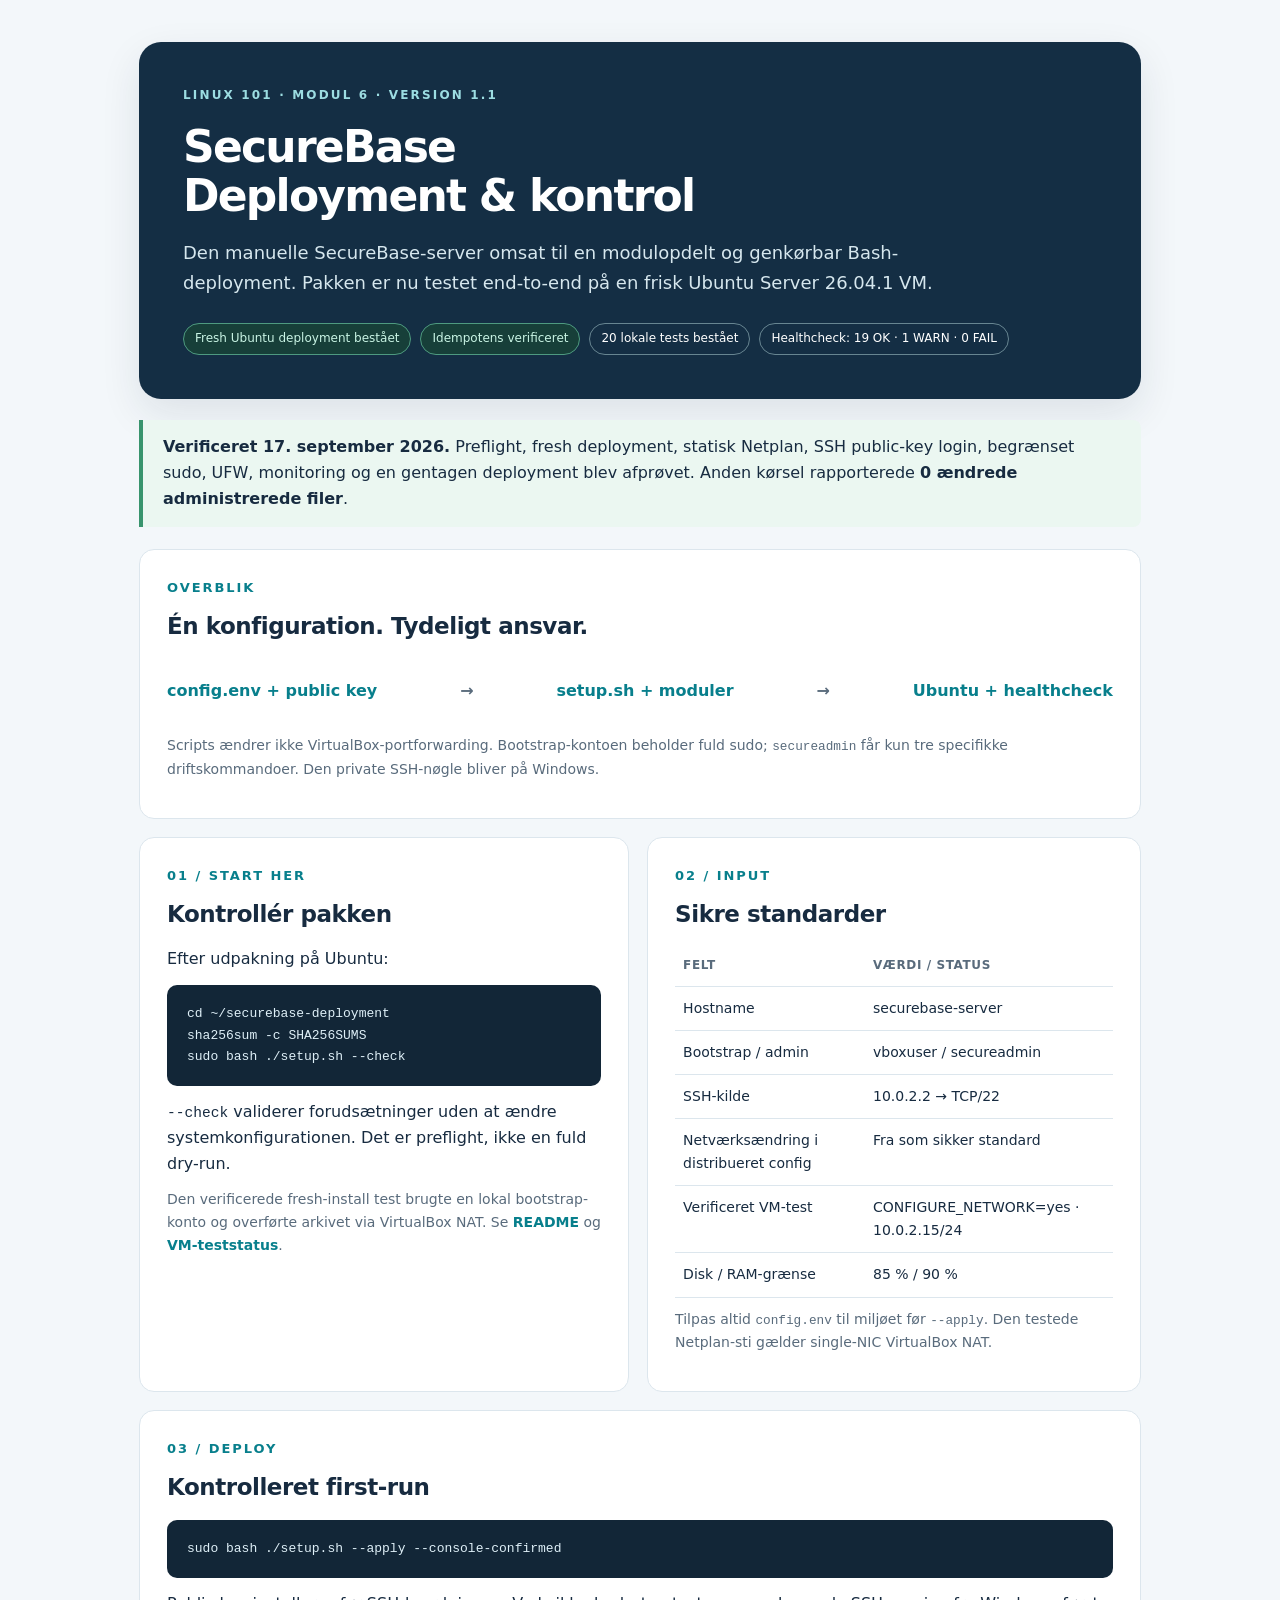
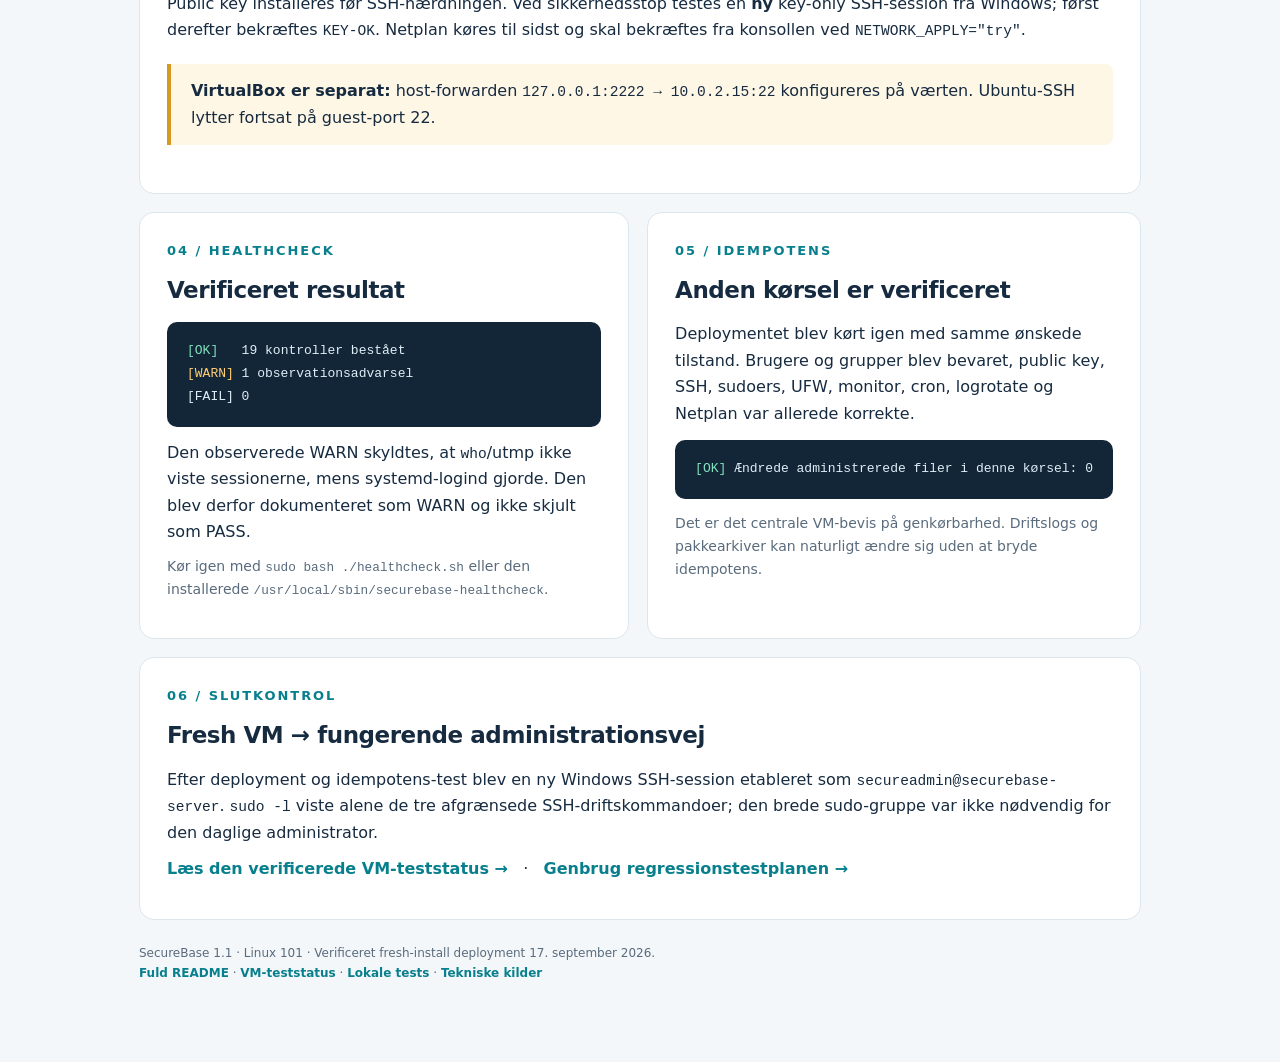
==== START_HER.html @ 5a6d5c84 "Initial SecureBase Linux 101 deployment" ====
<!doctype html>
<html lang="da"><head><meta charset="utf-8"><meta name="viewport" content="width=device-width,initial-scale=1">
<title>SecureBase · Start her</title>
<style>
:root{--ink:#172b40;--muted:#596b7c;--teal:#087f8c;--line:#dce6ed;--paper:#f3f7fa;--amber:#996309;--green:#227a55}*{box-sizing:border-box}body{margin:0;background:var(--paper);color:var(--ink);font:16px/1.65 system-ui,-apple-system,"Segoe UI",sans-serif}.wrap{max-width:1050px;margin:auto;padding:42px 24px 68px}header{padding:44px;border-radius:22px;background:#142e44;color:white;box-shadow:0 15px 40px #122d4219}.eyebrow{letter-spacing:.18em;text-transform:uppercase;font-size:12px;color:#9cdde2;font-weight:700}h1{font-size:44px;line-height:1.12;margin:16px 0 18px;letter-spacing:-.04em}h2{font-size:23px;margin:0 0 12px;letter-spacing:-.02em}h3{font-size:17px;margin:0 0 9px}p{margin:10px 0}.lead{color:#d6e7ee;font-size:18px;max-width:760px}.chips{display:flex;gap:9px;flex-wrap:wrap;margin-top:25px}.chip{border:1px solid #678591;border-radius:30px;font-size:12px;padding:5px 11px}.chip.goodchip{background:#173f39;border-color:#4e9a80;color:#c9f4e4}.grid{display:grid;grid-template-columns:1fr 1fr;gap:18px;margin-top:22px}.card{border:1px solid var(--line);border-radius:15px;padding:27px;background:white}.wide{grid-column:1/-1}.num{font-size:13px;letter-spacing:.15em;color:var(--teal);font-weight:750;margin-bottom:10px}.note{border-left:4px solid var(--teal);padding:14px 20px;background:#e5f4f5;margin:21px 0;border-radius:0 8px 8px 0}.success{background:#ebf7f1;border-color:#38946d}.caution{background:#fff7e6;border-color:#d69a23}code,pre{font-family:"Cascadia Code",Consolas,monospace}code{font-size:.91em}pre{background:#122637;color:#deeff7;border-radius:10px;padding:18px 20px;font-size:13px;line-height:1.65;overflow:auto;white-space:pre}.small{font-size:14px;color:var(--muted)}.flow{display:flex;align-items:center;justify-content:space-between;gap:10px;padding:20px 0;font-weight:650;color:var(--teal)}.flow b{color:var(--muted)}a{color:var(--teal);font-weight:650;text-decoration:none}a:hover{text-decoration:underline}table{width:100%;border-collapse:collapse;font-size:14px}td,th{padding:10px 8px;text-align:left;border-bottom:1px solid var(--line);vertical-align:top}th{color:var(--muted);font-size:12px;text-transform:uppercase;letter-spacing:.05em}.foot{font-size:12px;color:var(--muted);margin-top:24px}.terminal{white-space:pre;line-height:1.75}.good{color:#82e2bf}.warm{color:#ffcd72}@media(max-width:700px){.grid{grid-template-columns:1fr}h1{font-size:33px}header{padding:28px}.flow{display:block}.wrap{padding:20px 15px}pre{font-size:12px}}@media print{body{background:white}.wrap{padding:0}header{box-shadow:none}.card{break-inside:avoid}}
</style></head><body><main class="wrap">
<header><div class="eyebrow">Linux 101 · Modul 6 · Version 1.1</div><h1>SecureBase<br>Deployment &amp; kontrol</h1><p class="lead">Den manuelle SecureBase-server omsat til en modulopdelt og genkørbar Bash-deployment. Pakken er nu testet end-to-end på en frisk Ubuntu Server 26.04.1 VM.</p><div class="chips"><span class="chip goodchip">Fresh Ubuntu deployment bestået</span><span class="chip goodchip">Idempotens verificeret</span><span class="chip">20 lokale tests bestået</span><span class="chip">Healthcheck: 19 OK · 1 WARN · 0 FAIL</span></div></header>
<div class="note success"><strong>Verificeret 17. september 2026.</strong> Preflight, fresh deployment, statisk Netplan, SSH public-key login, begrænset sudo, UFW, monitoring og en gentagen deployment blev afprøvet. Anden kørsel rapporterede <strong>0 ændrede administrerede filer</strong>.</div>
<div class="grid">
<section class="card wide"><div class="num">OVERBLIK</div><h2>Én konfiguration. Tydeligt ansvar.</h2><div class="flow"><span>config.env + public key</span><b>→</b><span>setup.sh + moduler</span><b>→</b><span>Ubuntu + healthcheck</span></div><p class="small">Scripts ændrer ikke VirtualBox-portforwarding. Bootstrap-kontoen beholder fuld sudo; <code>secureadmin</code> får kun tre specifikke driftskommandoer. Den private SSH-nøgle bliver på Windows.</p></section>
<section class="card"><div class="num">01 / START HER</div><h2>Kontrollér pakken</h2><p>Efter udpakning på Ubuntu:</p><pre>cd ~/securebase-deployment
sha256sum -c SHA256SUMS
sudo bash ./setup.sh --check</pre><p><code>--check</code> validerer forudsætninger uden at ændre systemkonfigurationen. Det er preflight, ikke en fuld dry-run.</p><p class="small">Den verificerede fresh-install test brugte en lokal bootstrap-konto og overførte arkivet via VirtualBox NAT. Se <a href="README.md">README</a> og <a href="docs/VM_TEST_REPORT.md">VM-teststatus</a>.</p></section>
<section class="card"><div class="num">02 / INPUT</div><h2>Sikre standarder</h2><table><tr><th>Felt</th><th>Værdi / status</th></tr><tr><td>Hostname</td><td>securebase-server</td></tr><tr><td>Bootstrap / admin</td><td>vboxuser / secureadmin</td></tr><tr><td>SSH-kilde</td><td>10.0.2.2 → TCP/22</td></tr><tr><td>Netværksændring i distribueret config</td><td>Fra som sikker standard</td></tr><tr><td>Verificeret VM-test</td><td>CONFIGURE_NETWORK=yes · 10.0.2.15/24</td></tr><tr><td>Disk / RAM-grænse</td><td>85 % / 90 %</td></tr></table><p class="small">Tilpas altid <code>config.env</code> til miljøet før <code>--apply</code>. Den testede Netplan-sti gælder single-NIC VirtualBox NAT.</p></section>
<section class="card wide"><div class="num">03 / DEPLOY</div><h2>Kontrolleret first-run</h2><pre>sudo bash ./setup.sh --apply --console-confirmed</pre><p>Public key installeres før SSH-hærdningen. Ved sikkerhedsstop testes en <strong>ny</strong> key-only SSH-session fra Windows; først derefter bekræftes <code>KEY-OK</code>. Netplan køres til sidst og skal bekræftes fra konsollen ved <code>NETWORK_APPLY="try"</code>.</p><div class="note caution"><strong>VirtualBox er separat:</strong> host-forwarden <code>127.0.0.1:2222 → 10.0.2.15:22</code> konfigureres på værten. Ubuntu-SSH lytter fortsat på guest-port 22.</div></section>
<section class="card"><div class="num">04 / HEALTHCHECK</div><h2>Verificeret resultat</h2><pre class="terminal"><span class="good">[OK]</span>   19 kontroller bestået
<span class="warm">[WARN]</span> 1 observationsadvarsel
[FAIL] 0</pre><p>Den observerede WARN skyldtes, at <code>who</code>/utmp ikke viste sessionerne, mens systemd-logind gjorde. Den blev derfor dokumenteret som WARN og ikke skjult som PASS.</p><p class="small">Kør igen med <code>sudo bash ./healthcheck.sh</code> eller den installerede <code>/usr/local/sbin/securebase-healthcheck</code>.</p></section>
<section class="card"><div class="num">05 / IDEMPOTENS</div><h2>Anden kørsel er verificeret</h2><p>Deploymentet blev kørt igen med samme ønskede tilstand. Brugere og grupper blev bevaret, public key, SSH, sudoers, UFW, monitor, cron, logrotate og Netplan var allerede korrekte.</p><pre class="terminal"><span class="good">[OK]</span> Ændrede administrerede filer i denne kørsel: 0</pre><p class="small">Det er det centrale VM-bevis på genkørbarhed. Driftslogs og pakkearkiver kan naturligt ændre sig uden at bryde idempotens.</p></section>
<section class="card wide"><div class="num">06 / SLUTKONTROL</div><h2>Fresh VM → fungerende administrationsvej</h2><p>Efter deployment og idempotens-test blev en ny Windows SSH-session etableret som <code>secureadmin@securebase-server</code>. <code>sudo -l</code> viste alene de tre afgrænsede SSH-driftskommandoer; den brede sudo-gruppe var ikke nødvendig for den daglige administrator.</p><p><a href="docs/VM_TEST_REPORT.md">Læs den verificerede VM-teststatus →</a> &nbsp; · &nbsp; <a href="docs/TESTPLAN.md">Genbrug regressionstestplanen →</a></p></section>
</div><p class="foot">SecureBase 1.1 · Linux 101 · Verificeret fresh-install deployment 17. september 2026.<br><a href="README.md">Fuld README</a> · <a href="docs/VM_TEST_REPORT.md">VM-teststatus</a> · <a href="docs/LOCAL_TEST_REPORT.txt">Lokale tests</a> · <a href="docs/SOURCES.md">Tekniske kilder</a></p>
</main></body></html>
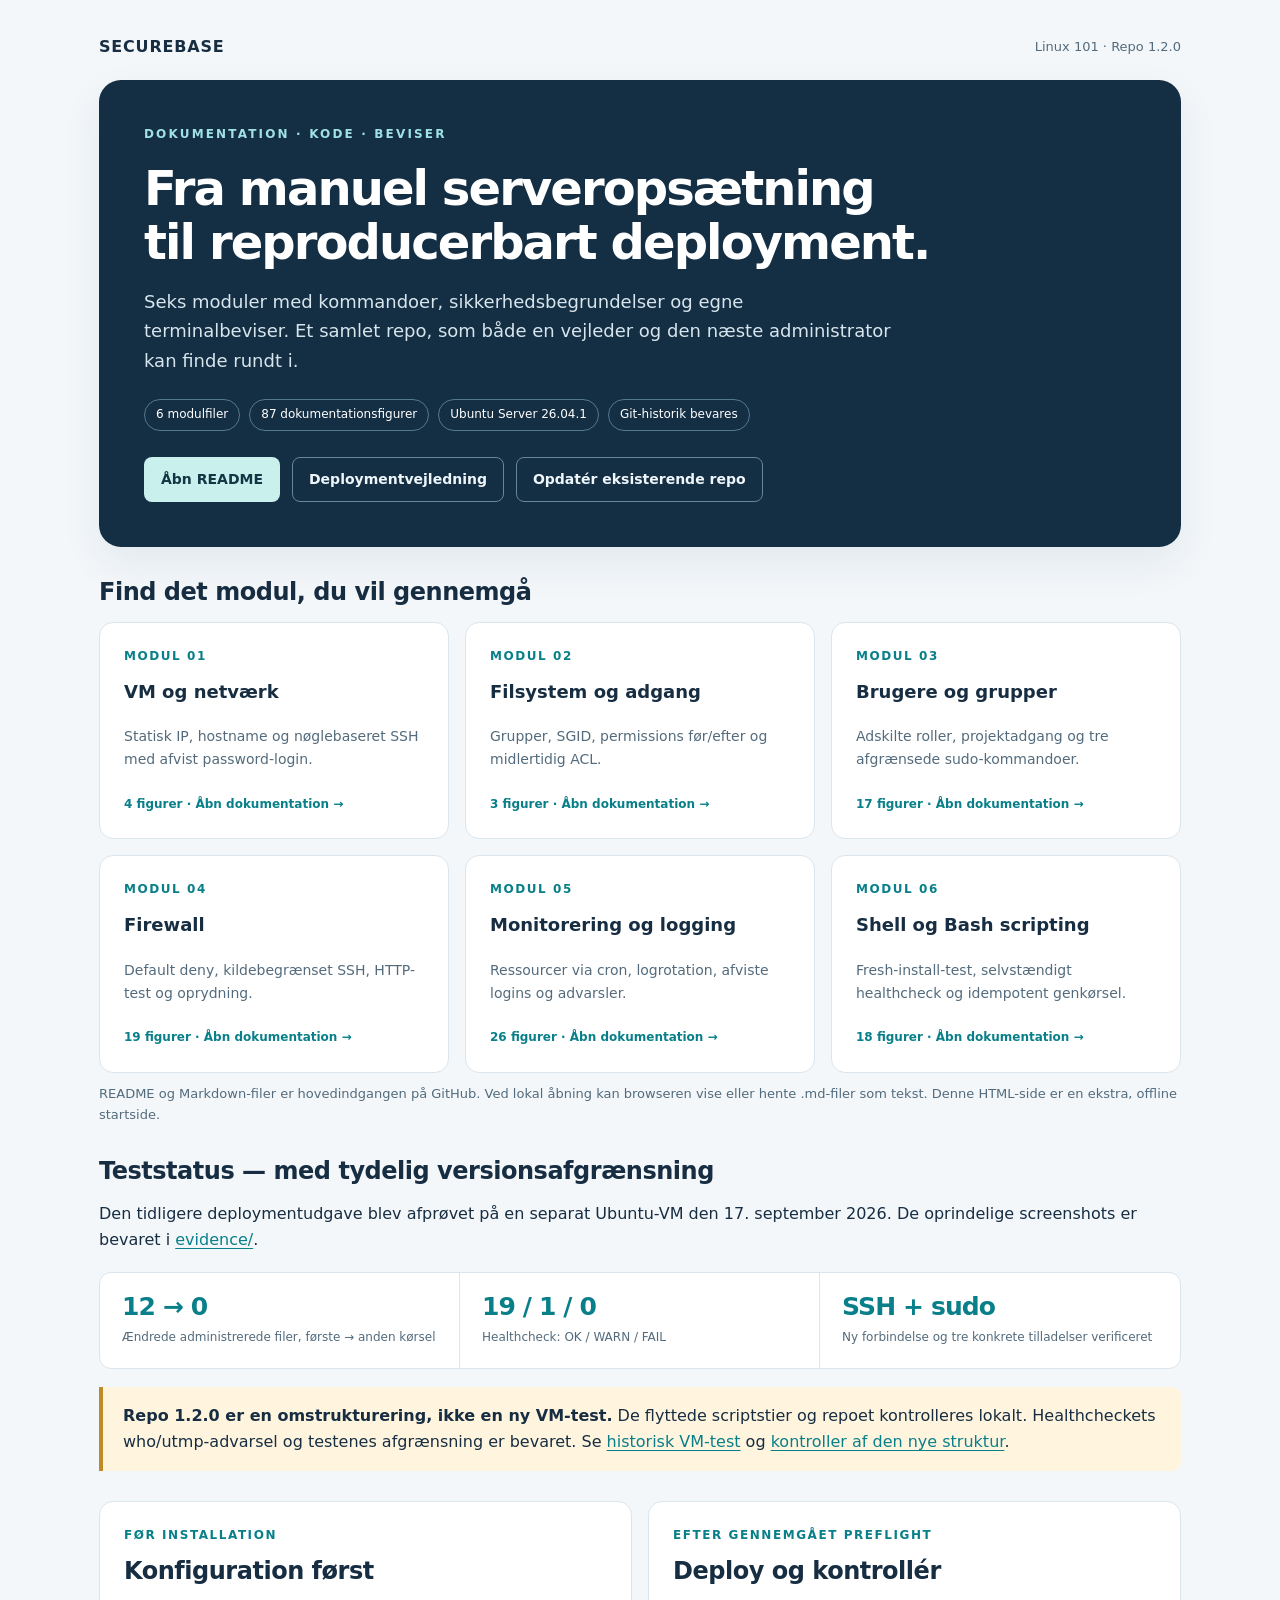
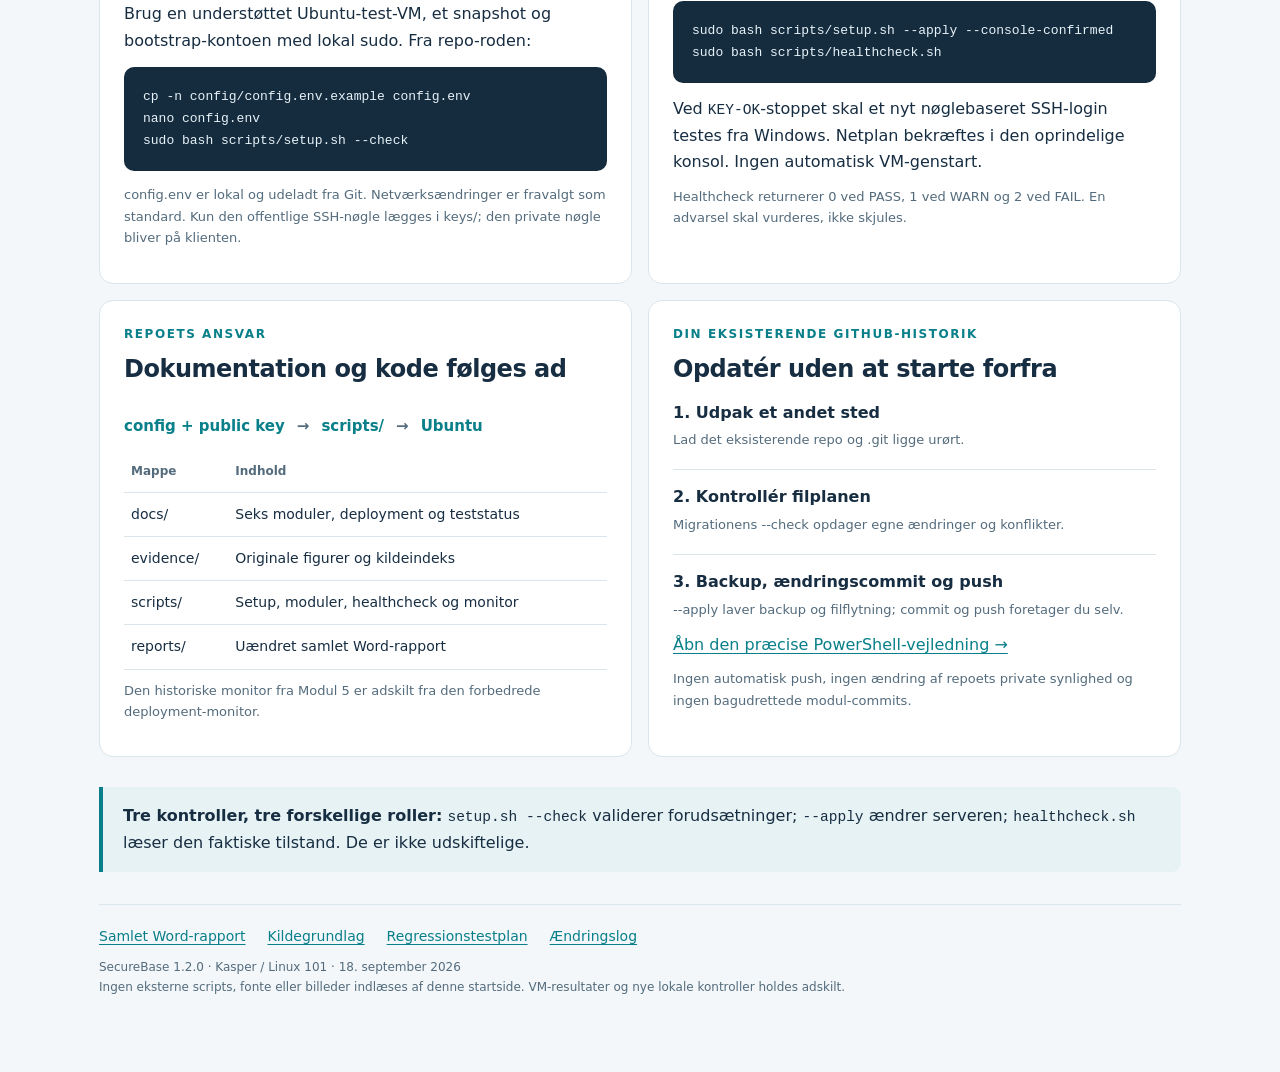
==== commit 54734b98: "Restructure Linux 101 documentation by module" ====
--- a/START_HER.html
+++ b/START_HER.html
@@ -1,22 +1,46 @@
 <!doctype html>
-<html lang="da"><head><meta charset="utf-8"><meta name="viewport" content="width=device-width,initial-scale=1">
-<title>SecureBase · Start her</title>
+<html lang="da">
+<head>
+<meta charset="utf-8">
+<meta name="viewport" content="width=device-width,initial-scale=1">
+<meta name="color-scheme" content="light">
+<title>SecureBase · Linux 101 · Start her</title>
 <style>
-:root{--ink:#172b40;--muted:#596b7c;--teal:#087f8c;--line:#dce6ed;--paper:#f3f7fa;--amber:#996309;--green:#227a55}*{box-sizing:border-box}body{margin:0;background:var(--paper);color:var(--ink);font:16px/1.65 system-ui,-apple-system,"Segoe UI",sans-serif}.wrap{max-width:1050px;margin:auto;padding:42px 24px 68px}header{padding:44px;border-radius:22px;background:#142e44;color:white;box-shadow:0 15px 40px #122d4219}.eyebrow{letter-spacing:.18em;text-transform:uppercase;font-size:12px;color:#9cdde2;font-weight:700}h1{font-size:44px;line-height:1.12;margin:16px 0 18px;letter-spacing:-.04em}h2{font-size:23px;margin:0 0 12px;letter-spacing:-.02em}h3{font-size:17px;margin:0 0 9px}p{margin:10px 0}.lead{color:#d6e7ee;font-size:18px;max-width:760px}.chips{display:flex;gap:9px;flex-wrap:wrap;margin-top:25px}.chip{border:1px solid #678591;border-radius:30px;font-size:12px;padding:5px 11px}.chip.goodchip{background:#173f39;border-color:#4e9a80;color:#c9f4e4}.grid{display:grid;grid-template-columns:1fr 1fr;gap:18px;margin-top:22px}.card{border:1px solid var(--line);border-radius:15px;padding:27px;background:white}.wide{grid-column:1/-1}.num{font-size:13px;letter-spacing:.15em;color:var(--teal);font-weight:750;margin-bottom:10px}.note{border-left:4px solid var(--teal);padding:14px 20px;background:#e5f4f5;margin:21px 0;border-radius:0 8px 8px 0}.success{background:#ebf7f1;border-color:#38946d}.caution{background:#fff7e6;border-color:#d69a23}code,pre{font-family:"Cascadia Code",Consolas,monospace}code{font-size:.91em}pre{background:#122637;color:#deeff7;border-radius:10px;padding:18px 20px;font-size:13px;line-height:1.65;overflow:auto;white-space:pre}.small{font-size:14px;color:var(--muted)}.flow{display:flex;align-items:center;justify-content:space-between;gap:10px;padding:20px 0;font-weight:650;color:var(--teal)}.flow b{color:var(--muted)}a{color:var(--teal);font-weight:650;text-decoration:none}a:hover{text-decoration:underline}table{width:100%;border-collapse:collapse;font-size:14px}td,th{padding:10px 8px;text-align:left;border-bottom:1px solid var(--line);vertical-align:top}th{color:var(--muted);font-size:12px;text-transform:uppercase;letter-spacing:.05em}.foot{font-size:12px;color:var(--muted);margin-top:24px}.terminal{white-space:pre;line-height:1.75}.good{color:#82e2bf}.warm{color:#ffcd72}@media(max-width:700px){.grid{grid-template-columns:1fr}h1{font-size:33px}header{padding:28px}.flow{display:block}.wrap{padding:20px 15px}pre{font-size:12px}}@media print{body{background:white}.wrap{padding:0}header{box-shadow:none}.card{break-inside:avoid}}
-</style></head><body><main class="wrap">
-<header><div class="eyebrow">Linux 101 · Modul 6 · Version 1.1</div><h1>SecureBase<br>Deployment &amp; kontrol</h1><p class="lead">Den manuelle SecureBase-server omsat til en modulopdelt og genkørbar Bash-deployment. Pakken er nu testet end-to-end på en frisk Ubuntu Server 26.04.1 VM.</p><div class="chips"><span class="chip goodchip">Fresh Ubuntu deployment bestået</span><span class="chip goodchip">Idempotens verificeret</span><span class="chip">20 lokale tests bestået</span><span class="chip">Healthcheck: 19 OK · 1 WARN · 0 FAIL</span></div></header>
-<div class="note success"><strong>Verificeret 17. september 2026.</strong> Preflight, fresh deployment, statisk Netplan, SSH public-key login, begrænset sudo, UFW, monitoring og en gentagen deployment blev afprøvet. Anden kørsel rapporterede <strong>0 ændrede administrerede filer</strong>.</div>
+:root{--ink:#172d42;--muted:#536b7c;--teal:#087f89;--line:#dbe5ec;--paper:#f3f7fa;--navy:#142e44;--amber:#895b05}*{box-sizing:border-box}body{margin:0;color:var(--ink);background:var(--paper);font:16px/1.65 system-ui,-apple-system,"Segoe UI",sans-serif}a{color:var(--teal);text-underline-offset:.2em}a:hover{color:#045b61}a:focus-visible{outline:3px solid #ddaa40;outline-offset:4px;border-radius:4px}.wrap{max-width:1130px;margin:auto;padding:34px 24px 64px}.top{display:flex;justify-content:space-between;gap:16px;align-items:center;margin-bottom:20px}.brand{font-weight:800;letter-spacing:.05em}.version{font-size:13px;color:var(--muted)}header{background:var(--navy);color:white;padding:45px;border-radius:22px;box-shadow:0 16px 42px #14314712;position:relative;overflow:hidden}.eyebrow{font-size:12px;color:#9fe1e4;font-weight:750;letter-spacing:.18em;text-transform:uppercase}h1{font-size:clamp(32px,5vw,48px);line-height:1.12;letter-spacing:-.04em;margin:17px 0}header p{max-width:750px;color:#d7e5ec;font-size:18px}h2{font-size:24px;letter-spacing:-.02em;line-height:1.3;margin:0 0 14px}h3{font-size:18px;margin:0 0 9px}p{margin:10px 0}.pills{display:flex;flex-wrap:wrap;gap:9px;margin:23px 0 0}.pill{border:1px solid #55798c;border-radius:25px;padding:5px 11px;font-size:12px}.hero-actions{display:flex;gap:12px;flex-wrap:wrap;margin-top:26px}.button{display:inline-block;text-decoration:none;font-size:14px;font-weight:750;padding:10px 16px;background:#c9f0ec;color:#113745;border:1px solid transparent;border-radius:8px}.button.alt{background:transparent;color:#eef6fa;border-color:#668798}.button:hover{background:white;color:#173e4a}.section{margin-top:30px}.grid{display:grid;grid-template-columns:repeat(3,minmax(0,1fr));gap:16px}.card{background:white;border:1px solid var(--line);border-radius:14px;padding:24px;min-width:0}.module{text-decoration:none;color:var(--ink);display:flex;flex-direction:column;min-height:194px;transition:transform .16s,box-shadow .16s}.module:hover{transform:translateY(-3px);box-shadow:0 9px 23px #1431470d;color:var(--ink)}.module p{font-size:14px;color:var(--muted)}.num{font-size:12px;color:var(--teal);font-weight:800;letter-spacing:.13em;margin-bottom:10px}.module .more{margin-top:auto;padding-top:13px;font-size:12px;color:var(--teal);font-weight:750}.two{grid-template-columns:repeat(2,minmax(0,1fr))}.wide{grid-column:1/-1}.note{border-left:4px solid var(--teal);padding:16px 20px;background:#e6f2f3;border-radius:0 9px 9px 0}.caution{border-color:#bd8c26;background:#fff5df}.note p{margin:0}.small{font-size:13px;color:var(--muted)}pre,code{font-family:Consolas,"Cascadia Code",monospace}pre{font-size:13px;line-height:1.7;background:#142c3e;color:#e7f2f9;border-radius:10px;padding:19px;overflow:auto}code{font-size:.91em}.stats{display:grid;grid-template-columns:repeat(3,1fr);border:1px solid var(--line);border-radius:12px;overflow:hidden;background:white;margin:18px 0}.stat{padding:18px 22px;border-right:1px solid var(--line)}.stat:last-child{border:0}.stat strong{font-size:25px;line-height:1.3;display:block;color:var(--teal);letter-spacing:-.035em}.stat span{font-size:12px;color:var(--muted)}.steps{display:grid;gap:17px}.step{border-top:1px solid var(--line);padding-top:14px}.step:first-child{border:0;padding:0}.step b{display:block}.flow{display:flex;flex-wrap:wrap;align-items:center;gap:12px;padding:14px 0;color:var(--teal);font-size:15px;font-weight:650}.flow i{font-style:normal;color:var(--muted)}.links{display:flex;gap:10px 22px;flex-wrap:wrap;font-size:14px}.footer{margin-top:32px;padding-top:20px;border-top:1px solid var(--line);color:var(--muted);font-size:12px}table{width:100%;border-collapse:collapse;font-size:14px}th,td{text-align:left;vertical-align:top;padding:10px 7px;border-bottom:1px solid var(--line)}th{color:var(--muted);font-size:12px}.label{font-size:12px;font-weight:700;color:var(--amber)}@media(max-width:820px){.grid{grid-template-columns:repeat(2,minmax(0,1fr))}.two{grid-template-columns:1fr}}@media(max-width:540px){.wrap{padding:20px 14px 40px}header{padding:26px}.grid{grid-template-columns:1fr}.stats{grid-template-columns:1fr}.stat{border-right:0;border-bottom:1px solid var(--line)}.card{padding:21px}.module{min-height:unset}.version{max-width:140px;text-align:right}pre{font-size:12px}.top{align-items:flex-start}}@media print{body{background:white}.wrap{max-width:none;padding:0}header{box-shadow:none}.card{break-inside:avoid}.module:hover{transform:none}.footer{color:#333}}
+</style>
+</head>
+<body><main class="wrap">
+<div class="top"><span class="brand">SECUREBASE</span><span class="version">Linux 101 · Repo 1.2.0</span></div>
+<header>
+<div class="eyebrow">Dokumentation · Kode · Beviser</div>
+<h1>Fra manuel serveropsætning<br>til reproducerbart deployment.</h1>
+<p>Seks moduler med kommandoer, sikkerhedsbegrundelser og egne terminalbeviser. Et samlet repo, som både en vejleder og den næste administrator kan finde rundt i.</p>
+<div class="pills"><span class="pill">6 modulfiler</span><span class="pill">87 dokumentationsfigurer</span><span class="pill">Ubuntu Server 26.04.1</span><span class="pill">Git-historik bevares</span></div>
+<div class="hero-actions"><a class="button" href="README.md">Åbn README</a><a class="button alt" href="docs/DEPLOYMENT.md">Deploymentvejledning</a><a class="button alt" href="docs/MIGRERING.md">Opdatér eksisterende repo</a></div>
+</header>
+<section class="section" aria-labelledby="moduler"><h2 id="moduler">Find det modul, du vil gennemgå</h2>
 <div class="grid">
-<section class="card wide"><div class="num">OVERBLIK</div><h2>Én konfiguration. Tydeligt ansvar.</h2><div class="flow"><span>config.env + public key</span><b>→</b><span>setup.sh + moduler</span><b>→</b><span>Ubuntu + healthcheck</span></div><p class="small">Scripts ændrer ikke VirtualBox-portforwarding. Bootstrap-kontoen beholder fuld sudo; <code>secureadmin</code> får kun tre specifikke driftskommandoer. Den private SSH-nøgle bliver på Windows.</p></section>
-<section class="card"><div class="num">01 / START HER</div><h2>Kontrollér pakken</h2><p>Efter udpakning på Ubuntu:</p><pre>cd ~/securebase-deployment
-sha256sum -c SHA256SUMS
-sudo bash ./setup.sh --check</pre><p><code>--check</code> validerer forudsætninger uden at ændre systemkonfigurationen. Det er preflight, ikke en fuld dry-run.</p><p class="small">Den verificerede fresh-install test brugte en lokal bootstrap-konto og overførte arkivet via VirtualBox NAT. Se <a href="README.md">README</a> og <a href="docs/VM_TEST_REPORT.md">VM-teststatus</a>.</p></section>
-<section class="card"><div class="num">02 / INPUT</div><h2>Sikre standarder</h2><table><tr><th>Felt</th><th>Værdi / status</th></tr><tr><td>Hostname</td><td>securebase-server</td></tr><tr><td>Bootstrap / admin</td><td>vboxuser / secureadmin</td></tr><tr><td>SSH-kilde</td><td>10.0.2.2 → TCP/22</td></tr><tr><td>Netværksændring i distribueret config</td><td>Fra som sikker standard</td></tr><tr><td>Verificeret VM-test</td><td>CONFIGURE_NETWORK=yes · 10.0.2.15/24</td></tr><tr><td>Disk / RAM-grænse</td><td>85 % / 90 %</td></tr></table><p class="small">Tilpas altid <code>config.env</code> til miljøet før <code>--apply</code>. Den testede Netplan-sti gælder single-NIC VirtualBox NAT.</p></section>
-<section class="card wide"><div class="num">03 / DEPLOY</div><h2>Kontrolleret first-run</h2><pre>sudo bash ./setup.sh --apply --console-confirmed</pre><p>Public key installeres før SSH-hærdningen. Ved sikkerhedsstop testes en <strong>ny</strong> key-only SSH-session fra Windows; først derefter bekræftes <code>KEY-OK</code>. Netplan køres til sidst og skal bekræftes fra konsollen ved <code>NETWORK_APPLY="try"</code>.</p><div class="note caution"><strong>VirtualBox er separat:</strong> host-forwarden <code>127.0.0.1:2222 → 10.0.2.15:22</code> konfigureres på værten. Ubuntu-SSH lytter fortsat på guest-port 22.</div></section>
-<section class="card"><div class="num">04 / HEALTHCHECK</div><h2>Verificeret resultat</h2><pre class="terminal"><span class="good">[OK]</span>   19 kontroller bestået
-<span class="warm">[WARN]</span> 1 observationsadvarsel
-[FAIL] 0</pre><p>Den observerede WARN skyldtes, at <code>who</code>/utmp ikke viste sessionerne, mens systemd-logind gjorde. Den blev derfor dokumenteret som WARN og ikke skjult som PASS.</p><p class="small">Kør igen med <code>sudo bash ./healthcheck.sh</code> eller den installerede <code>/usr/local/sbin/securebase-healthcheck</code>.</p></section>
-<section class="card"><div class="num">05 / IDEMPOTENS</div><h2>Anden kørsel er verificeret</h2><p>Deploymentet blev kørt igen med samme ønskede tilstand. Brugere og grupper blev bevaret, public key, SSH, sudoers, UFW, monitor, cron, logrotate og Netplan var allerede korrekte.</p><pre class="terminal"><span class="good">[OK]</span> Ændrede administrerede filer i denne kørsel: 0</pre><p class="small">Det er det centrale VM-bevis på genkørbarhed. Driftslogs og pakkearkiver kan naturligt ændre sig uden at bryde idempotens.</p></section>
-<section class="card wide"><div class="num">06 / SLUTKONTROL</div><h2>Fresh VM → fungerende administrationsvej</h2><p>Efter deployment og idempotens-test blev en ny Windows SSH-session etableret som <code>secureadmin@securebase-server</code>. <code>sudo -l</code> viste alene de tre afgrænsede SSH-driftskommandoer; den brede sudo-gruppe var ikke nødvendig for den daglige administrator.</p><p><a href="docs/VM_TEST_REPORT.md">Læs den verificerede VM-teststatus →</a> &nbsp; · &nbsp; <a href="docs/TESTPLAN.md">Genbrug regressionstestplanen →</a></p></section>
-</div><p class="foot">SecureBase 1.1 · Linux 101 · Verificeret fresh-install deployment 17. september 2026.<br><a href="README.md">Fuld README</a> · <a href="docs/VM_TEST_REPORT.md">VM-teststatus</a> · <a href="docs/LOCAL_TEST_REPORT.txt">Lokale tests</a> · <a href="docs/SOURCES.md">Tekniske kilder</a></p>
+<a class="card module" href="docs/01-vm-netvaerk.md"><div class="num">MODUL 01</div><h3>VM og netværk</h3><p>Statisk IP, hostname og nøglebaseret SSH med afvist password-login.</p><span class="more">4 figurer · Åbn dokumentation →</span></a>
+<a class="card module" href="docs/02-filsystem.md"><div class="num">MODUL 02</div><h3>Filsystem og adgang</h3><p>Grupper, SGID, permissions før/efter og midlertidig ACL.</p><span class="more">3 figurer · Åbn dokumentation →</span></a>
+<a class="card module" href="docs/03-brugere-grupper.md"><div class="num">MODUL 03</div><h3>Brugere og grupper</h3><p>Adskilte roller, projektadgang og tre afgrænsede sudo-kommandoer.</p><span class="more">17 figurer · Åbn dokumentation →</span></a>
+<a class="card module" href="docs/04-firewall.md"><div class="num">MODUL 04</div><h3>Firewall</h3><p>Default deny, kildebegrænset SSH, HTTP-test og oprydning.</p><span class="more">19 figurer · Åbn dokumentation →</span></a>
+<a class="card module" href="docs/05-monitorering.md"><div class="num">MODUL 05</div><h3>Monitorering og logging</h3><p>Ressourcer via cron, logrotation, afviste logins og advarsler.</p><span class="more">26 figurer · Åbn dokumentation →</span></a>
+<a class="card module" href="docs/06-scripting.md"><div class="num">MODUL 06</div><h3>Shell og Bash scripting</h3><p>Fresh-install-test, selvstændigt healthcheck og idempotent genkørsel.</p><span class="more">18 figurer · Åbn dokumentation →</span></a>
+</div><p class="small">README og Markdown-filer er hovedindgangen på GitHub. Ved lokal åbning kan browseren vise eller hente .md-filer som tekst. Denne HTML-side er en ekstra, offline startside.</p>
+</section>
+<section class="section" aria-labelledby="beviser"><h2 id="beviser">Teststatus — med tydelig versionsafgrænsning</h2><p>Den tidligere deploymentudgave blev afprøvet på en separat Ubuntu-VM den 17. september 2026. De oprindelige screenshots er bevaret i <a href="evidence/README.md">evidence/</a>.</p>
+<div class="stats"><div class="stat"><strong>12 → 0</strong><span>Ændrede administrerede filer, første → anden kørsel</span></div><div class="stat"><strong>19 / 1 / 0</strong><span>Healthcheck: OK / WARN / FAIL</span></div><div class="stat"><strong>SSH + sudo</strong><span>Ny forbindelse og tre konkrete tilladelser verificeret</span></div></div>
+<div class="note caution"><p><strong>Repo 1.2.0 er en omstrukturering, ikke en ny VM-test.</strong> De flyttede scriptstier og repoet kontrolleres lokalt. Healthcheckets who/utmp-advarsel og testenes afgrænsning er bevaret. Se <a href="docs/VM_TEST_REPORT.md">historisk VM-test</a> og <a href="docs/RESTRUCTURE_TEST_REPORT.md">kontroller af den nye struktur</a>.</p></div>
+</section>
+<section class="section grid two">
+<div class="card"><div class="num">FØR INSTALLATION</div><h2>Konfiguration først</h2><p>Brug en understøttet Ubuntu-test-VM, et snapshot og bootstrap-kontoen med lokal sudo. Fra repo-roden:</p><pre>cp -n config/config.env.example config.env
+nano config.env
+sudo bash scripts/setup.sh --check</pre><p class="small">config.env er lokal og udeladt fra Git. Netværksændringer er fravalgt som standard. Kun den offentlige SSH-nøgle lægges i keys/; den private nøgle bliver på klienten.</p></div>
+<div class="card"><div class="num">EFTER GENNEMGÅET PREFLIGHT</div><h2>Deploy og kontrollér</h2><pre>sudo bash scripts/setup.sh --apply --console-confirmed
+sudo bash scripts/healthcheck.sh</pre><p>Ved <code>KEY-OK</code>-stoppet skal et nyt nøglebaseret SSH-login testes fra Windows. Netplan bekræftes i den oprindelige konsol. Ingen automatisk VM-genstart.</p><p class="small">Healthcheck returnerer 0 ved PASS, 1 ved WARN og 2 ved FAIL. En advarsel skal vurderes, ikke skjules.</p></div>
+<div class="card"><div class="num">REPOETS ANSVAR</div><h2>Dokumentation og kode følges ad</h2><div class="flow"><span>config + public key</span><i>→</i><span>scripts/</span><i>→</i><span>Ubuntu</span></div><table><tr><th>Mappe</th><th>Indhold</th></tr><tr><td>docs/</td><td>Seks moduler, deployment og teststatus</td></tr><tr><td>evidence/</td><td>Originale figurer og kildeindeks</td></tr><tr><td>scripts/</td><td>Setup, moduler, healthcheck og monitor</td></tr><tr><td>reports/</td><td>Uændret samlet Word-rapport</td></tr></table><p class="small">Den historiske monitor fra Modul 5 er adskilt fra den forbedrede deployment-monitor.</p></div>
+<div class="card"><div class="num">DIN EKSISTERENDE GITHUB-HISTORIK</div><h2>Opdatér uden at starte forfra</h2><div class="steps"><div class="step"><b>1. Udpak et andet sted</b><span class="small">Lad det eksisterende repo og .git ligge urørt.</span></div><div class="step"><b>2. Kontrollér filplanen</b><span class="small">Migrationens --check opdager egne ændringer og konflikter.</span></div><div class="step"><b>3. Backup, ændringscommit og push</b><span class="small">--apply laver backup og filflytning; commit og push foretager du selv.</span></div></div><p><a href="docs/MIGRERING.md">Åbn den præcise PowerShell-vejledning →</a></p><p class="small">Ingen automatisk push, ingen ændring af repoets private synlighed og ingen bagudrettede modul-commits.</p></div>
+</section>
+<section class="section note"><p><strong>Tre kontroller, tre forskellige roller:</strong> <code>setup.sh --check</code> validerer forudsætninger; <code>--apply</code> ændrer serveren; <code>healthcheck.sh</code> læser den faktiske tilstand. De er ikke udskiftelige.</p></section>
+<footer class="footer"><div class="links"><a href="reports/SecureBase_Modul_1_2_3_4_5_6_DOKUMENTATION.docx">Samlet Word-rapport</a><a href="docs/GRUNDLAG.md">Kildegrundlag</a><a href="docs/TESTPLAN.md">Regressionstestplan</a><a href="CHANGELOG.md">Ændringslog</a></div><p>SecureBase 1.2.0 · Kasper / Linux 101 · 18. september 2026<br>Ingen eksterne scripts, fonte eller billeder indlæses af denne startside. VM-resultater og nye lokale kontroller holdes adskilt.</p></footer>
 </main></body></html>
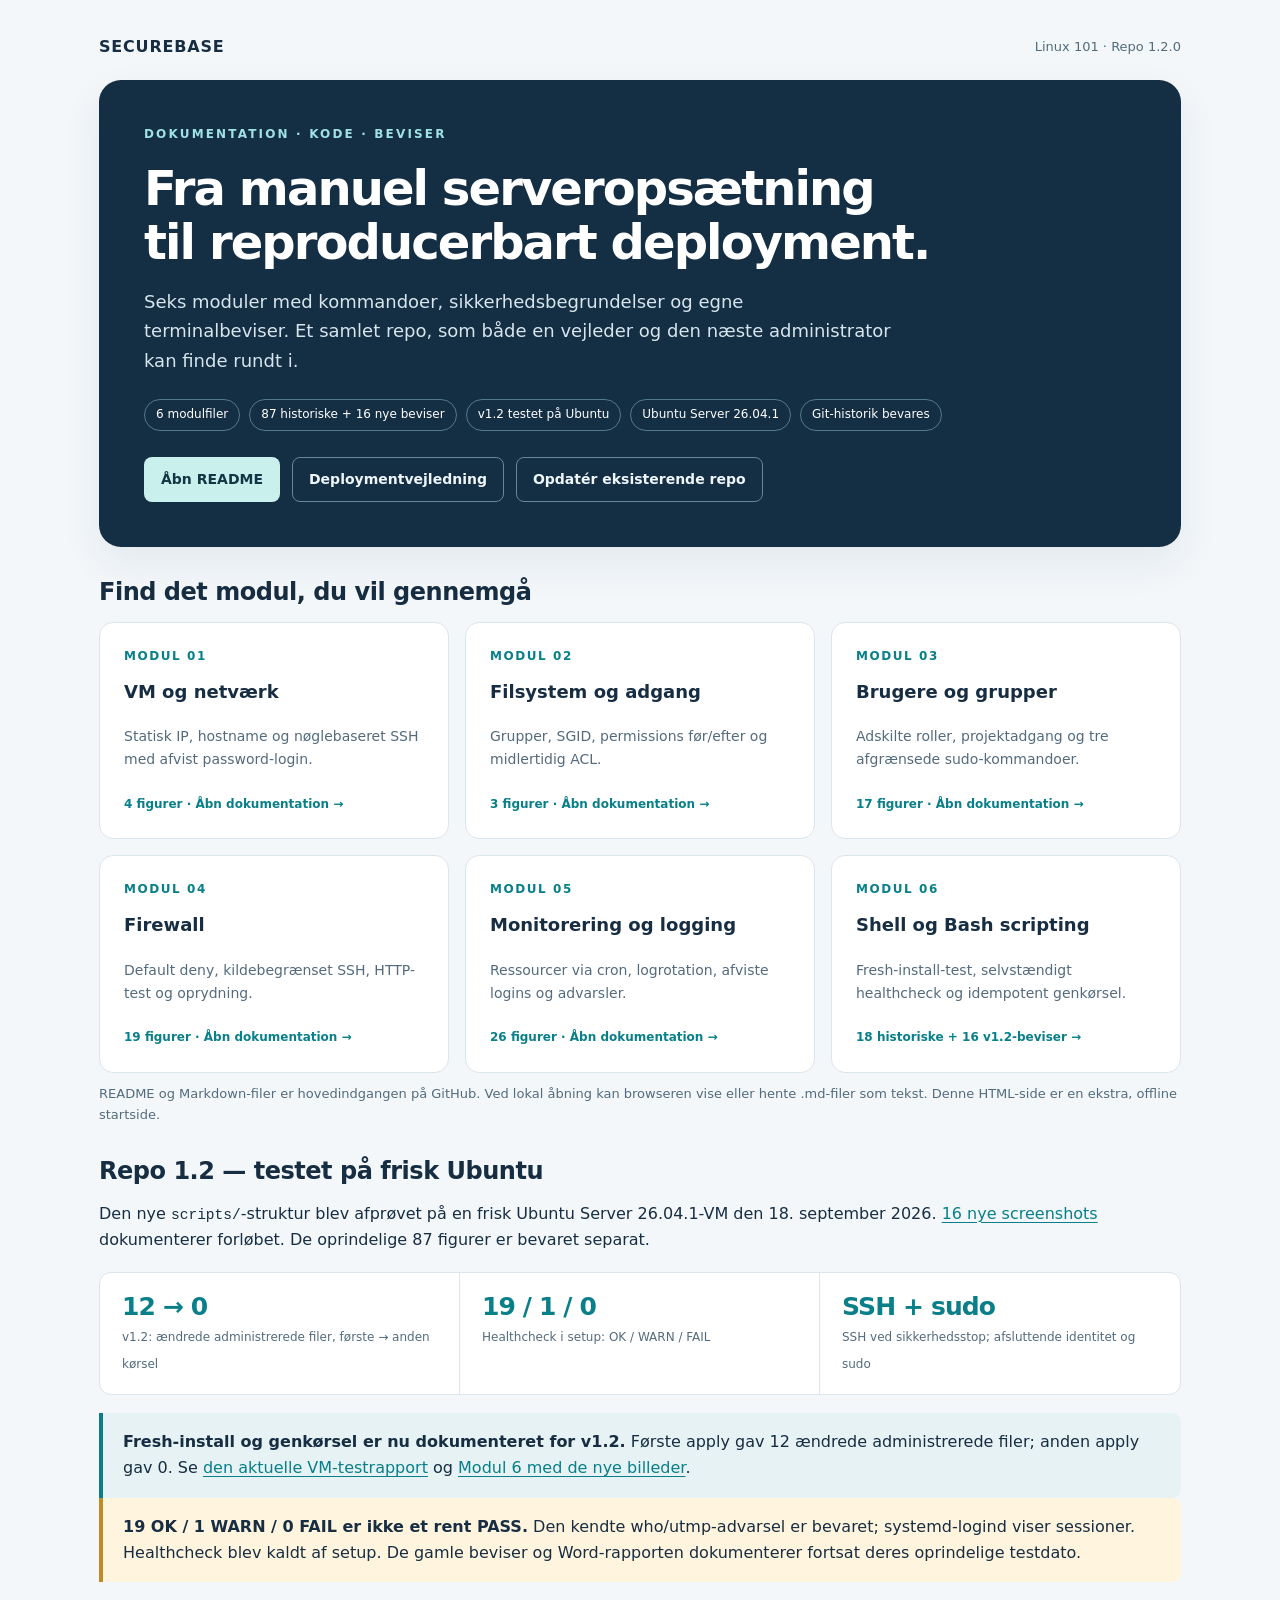
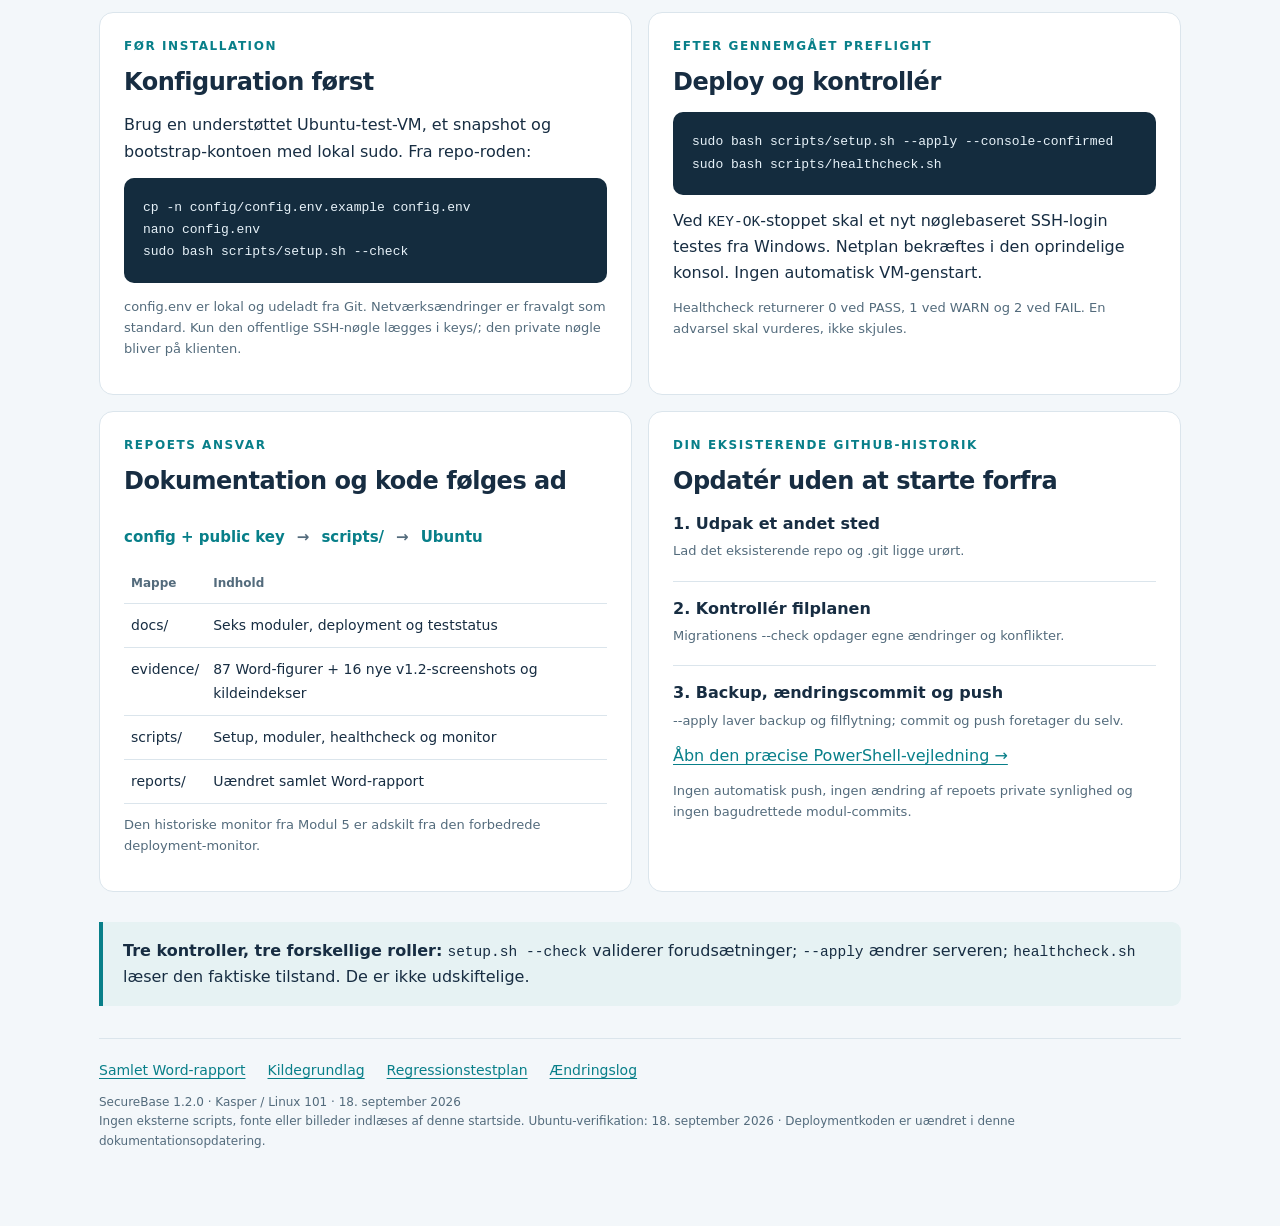
==== commit 4ad1b685: "Document SecureBase v1.2 fresh VM validation" ====
--- a/START_HER.html
+++ b/START_HER.html
@@ -15,7 +15,7 @@
 <div class="eyebrow">Dokumentation · Kode · Beviser</div>
 <h1>Fra manuel serveropsætning<br>til reproducerbart deployment.</h1>
 <p>Seks moduler med kommandoer, sikkerhedsbegrundelser og egne terminalbeviser. Et samlet repo, som både en vejleder og den næste administrator kan finde rundt i.</p>
-<div class="pills"><span class="pill">6 modulfiler</span><span class="pill">87 dokumentationsfigurer</span><span class="pill">Ubuntu Server 26.04.1</span><span class="pill">Git-historik bevares</span></div>
+<div class="pills"><span class="pill">6 modulfiler</span><span class="pill">87 historiske + 16 nye beviser</span><span class="pill">v1.2 testet på Ubuntu</span><span class="pill">Ubuntu Server 26.04.1</span><span class="pill">Git-historik bevares</span></div>
 <div class="hero-actions"><a class="button" href="README.md">Åbn README</a><a class="button alt" href="docs/DEPLOYMENT.md">Deploymentvejledning</a><a class="button alt" href="docs/MIGRERING.md">Opdatér eksisterende repo</a></div>
 </header>
 <section class="section" aria-labelledby="moduler"><h2 id="moduler">Find det modul, du vil gennemgå</h2>
@@ -25,12 +25,12 @@
 <a class="card module" href="docs/03-brugere-grupper.md"><div class="num">MODUL 03</div><h3>Brugere og grupper</h3><p>Adskilte roller, projektadgang og tre afgrænsede sudo-kommandoer.</p><span class="more">17 figurer · Åbn dokumentation →</span></a>
 <a class="card module" href="docs/04-firewall.md"><div class="num">MODUL 04</div><h3>Firewall</h3><p>Default deny, kildebegrænset SSH, HTTP-test og oprydning.</p><span class="more">19 figurer · Åbn dokumentation →</span></a>
 <a class="card module" href="docs/05-monitorering.md"><div class="num">MODUL 05</div><h3>Monitorering og logging</h3><p>Ressourcer via cron, logrotation, afviste logins og advarsler.</p><span class="more">26 figurer · Åbn dokumentation →</span></a>
-<a class="card module" href="docs/06-scripting.md"><div class="num">MODUL 06</div><h3>Shell og Bash scripting</h3><p>Fresh-install-test, selvstændigt healthcheck og idempotent genkørsel.</p><span class="more">18 figurer · Åbn dokumentation →</span></a>
+<a class="card module" href="docs/06-scripting.md"><div class="num">MODUL 06</div><h3>Shell og Bash scripting</h3><p>Fresh-install-test, selvstændigt healthcheck og idempotent genkørsel.</p><span class="more">18 historiske + 16 v1.2-beviser →</span></a>
 </div><p class="small">README og Markdown-filer er hovedindgangen på GitHub. Ved lokal åbning kan browseren vise eller hente .md-filer som tekst. Denne HTML-side er en ekstra, offline startside.</p>
 </section>
-<section class="section" aria-labelledby="beviser"><h2 id="beviser">Teststatus — med tydelig versionsafgrænsning</h2><p>Den tidligere deploymentudgave blev afprøvet på en separat Ubuntu-VM den 17. september 2026. De oprindelige screenshots er bevaret i <a href="evidence/README.md">evidence/</a>.</p>
-<div class="stats"><div class="stat"><strong>12 → 0</strong><span>Ændrede administrerede filer, første → anden kørsel</span></div><div class="stat"><strong>19 / 1 / 0</strong><span>Healthcheck: OK / WARN / FAIL</span></div><div class="stat"><strong>SSH + sudo</strong><span>Ny forbindelse og tre konkrete tilladelser verificeret</span></div></div>
-<div class="note caution"><p><strong>Repo 1.2.0 er en omstrukturering, ikke en ny VM-test.</strong> De flyttede scriptstier og repoet kontrolleres lokalt. Healthcheckets who/utmp-advarsel og testenes afgrænsning er bevaret. Se <a href="docs/VM_TEST_REPORT.md">historisk VM-test</a> og <a href="docs/RESTRUCTURE_TEST_REPORT.md">kontroller af den nye struktur</a>.</p></div>
+<section class="section" aria-labelledby="beviser"><h2 id="beviser">Repo 1.2 — testet på frisk Ubuntu</h2><p>Den nye <code>scripts/</code>-struktur blev afprøvet på en frisk Ubuntu Server 26.04.1-VM den 18. september 2026. <a href="evidence/06-scripting/v1.2-2026-09-18/README.md">16 nye screenshots</a> dokumenterer forløbet. De oprindelige 87 figurer er bevaret separat.</p>
+<div class="stats"><div class="stat"><strong>12 → 0</strong><span>v1.2: ændrede administrerede filer, første → anden kørsel</span></div><div class="stat"><strong>19 / 1 / 0</strong><span>Healthcheck i setup: OK / WARN / FAIL</span></div><div class="stat"><strong>SSH + sudo</strong><span>SSH ved sikkerhedsstop; afsluttende identitet og sudo</span></div></div>
+<div class="note"><p><strong>Fresh-install og genkørsel er nu dokumenteret for v1.2.</strong> Første apply gav 12 ændrede administrerede filer; anden apply gav 0. Se <a href="docs/VM_TEST_REPORT.md">den aktuelle VM-testrapport</a> og <a href="docs/06-scripting.md#vm-test-v12">Modul 6 med de nye billeder</a>.</p></div><div class="note caution"><p><strong>19 OK / 1 WARN / 0 FAIL er ikke et rent PASS.</strong> Den kendte who/utmp-advarsel er bevaret; systemd-logind viser sessioner. Healthcheck blev kaldt af setup. De gamle beviser og Word-rapporten dokumenterer fortsat deres oprindelige testdato.</p></div>
 </section>
 <section class="section grid two">
 <div class="card"><div class="num">FØR INSTALLATION</div><h2>Konfiguration først</h2><p>Brug en understøttet Ubuntu-test-VM, et snapshot og bootstrap-kontoen med lokal sudo. Fra repo-roden:</p><pre>cp -n config/config.env.example config.env
@@ -38,9 +38,9 @@
 sudo bash scripts/setup.sh --check</pre><p class="small">config.env er lokal og udeladt fra Git. Netværksændringer er fravalgt som standard. Kun den offentlige SSH-nøgle lægges i keys/; den private nøgle bliver på klienten.</p></div>
 <div class="card"><div class="num">EFTER GENNEMGÅET PREFLIGHT</div><h2>Deploy og kontrollér</h2><pre>sudo bash scripts/setup.sh --apply --console-confirmed
 sudo bash scripts/healthcheck.sh</pre><p>Ved <code>KEY-OK</code>-stoppet skal et nyt nøglebaseret SSH-login testes fra Windows. Netplan bekræftes i den oprindelige konsol. Ingen automatisk VM-genstart.</p><p class="small">Healthcheck returnerer 0 ved PASS, 1 ved WARN og 2 ved FAIL. En advarsel skal vurderes, ikke skjules.</p></div>
-<div class="card"><div class="num">REPOETS ANSVAR</div><h2>Dokumentation og kode følges ad</h2><div class="flow"><span>config + public key</span><i>→</i><span>scripts/</span><i>→</i><span>Ubuntu</span></div><table><tr><th>Mappe</th><th>Indhold</th></tr><tr><td>docs/</td><td>Seks moduler, deployment og teststatus</td></tr><tr><td>evidence/</td><td>Originale figurer og kildeindeks</td></tr><tr><td>scripts/</td><td>Setup, moduler, healthcheck og monitor</td></tr><tr><td>reports/</td><td>Uændret samlet Word-rapport</td></tr></table><p class="small">Den historiske monitor fra Modul 5 er adskilt fra den forbedrede deployment-monitor.</p></div>
+<div class="card"><div class="num">REPOETS ANSVAR</div><h2>Dokumentation og kode følges ad</h2><div class="flow"><span>config + public key</span><i>→</i><span>scripts/</span><i>→</i><span>Ubuntu</span></div><table><tr><th>Mappe</th><th>Indhold</th></tr><tr><td>docs/</td><td>Seks moduler, deployment og teststatus</td></tr><tr><td>evidence/</td><td>87 Word-figurer + 16 nye v1.2-screenshots og kildeindekser</td></tr><tr><td>scripts/</td><td>Setup, moduler, healthcheck og monitor</td></tr><tr><td>reports/</td><td>Uændret samlet Word-rapport</td></tr></table><p class="small">Den historiske monitor fra Modul 5 er adskilt fra den forbedrede deployment-monitor.</p></div>
 <div class="card"><div class="num">DIN EKSISTERENDE GITHUB-HISTORIK</div><h2>Opdatér uden at starte forfra</h2><div class="steps"><div class="step"><b>1. Udpak et andet sted</b><span class="small">Lad det eksisterende repo og .git ligge urørt.</span></div><div class="step"><b>2. Kontrollér filplanen</b><span class="small">Migrationens --check opdager egne ændringer og konflikter.</span></div><div class="step"><b>3. Backup, ændringscommit og push</b><span class="small">--apply laver backup og filflytning; commit og push foretager du selv.</span></div></div><p><a href="docs/MIGRERING.md">Åbn den præcise PowerShell-vejledning →</a></p><p class="small">Ingen automatisk push, ingen ændring af repoets private synlighed og ingen bagudrettede modul-commits.</p></div>
 </section>
 <section class="section note"><p><strong>Tre kontroller, tre forskellige roller:</strong> <code>setup.sh --check</code> validerer forudsætninger; <code>--apply</code> ændrer serveren; <code>healthcheck.sh</code> læser den faktiske tilstand. De er ikke udskiftelige.</p></section>
-<footer class="footer"><div class="links"><a href="reports/SecureBase_Modul_1_2_3_4_5_6_DOKUMENTATION.docx">Samlet Word-rapport</a><a href="docs/GRUNDLAG.md">Kildegrundlag</a><a href="docs/TESTPLAN.md">Regressionstestplan</a><a href="CHANGELOG.md">Ændringslog</a></div><p>SecureBase 1.2.0 · Kasper / Linux 101 · 18. september 2026<br>Ingen eksterne scripts, fonte eller billeder indlæses af denne startside. VM-resultater og nye lokale kontroller holdes adskilt.</p></footer>
+<footer class="footer"><div class="links"><a href="reports/SecureBase_Modul_1_2_3_4_5_6_DOKUMENTATION.docx">Samlet Word-rapport</a><a href="docs/GRUNDLAG.md">Kildegrundlag</a><a href="docs/TESTPLAN.md">Regressionstestplan</a><a href="CHANGELOG.md">Ændringslog</a></div><p>SecureBase 1.2.0 · Kasper / Linux 101 · 18. september 2026<br>Ingen eksterne scripts, fonte eller billeder indlæses af denne startside. Ubuntu-verifikation: 18. september 2026 · Deploymentkoden er uændret i denne dokumentationsopdatering.</p></footer>
 </main></body></html>
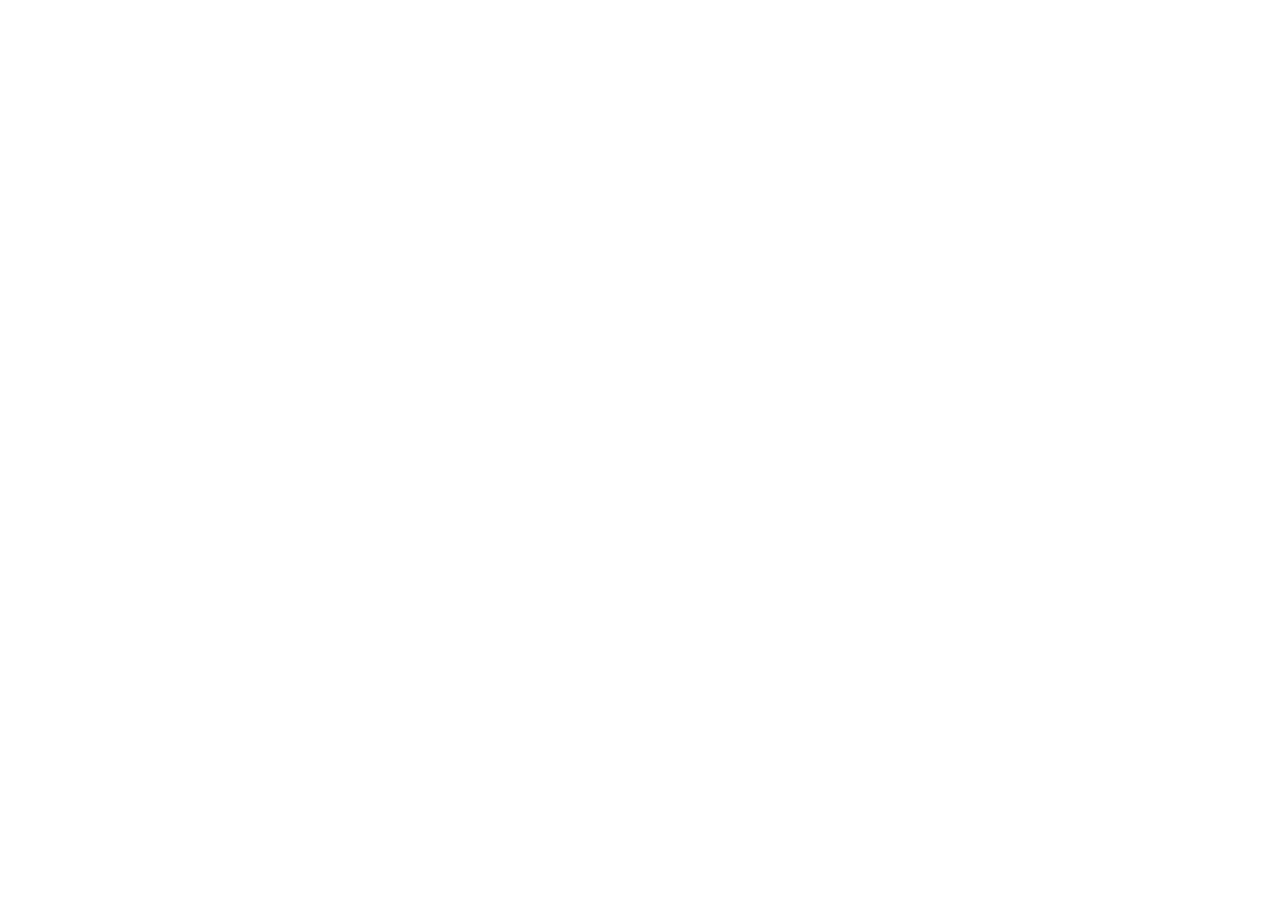
==== commit 92f18449: "Prepare SecureBase 1.3 submission website" ====
--- a/START_HER.html
+++ b/START_HER.html
@@ -1,46 +1,7 @@
 <!doctype html>
-<html lang="da">
-<head>
-<meta charset="utf-8">
-<meta name="viewport" content="width=device-width,initial-scale=1">
-<meta name="color-scheme" content="light">
-<title>SecureBase · Linux 101 · Start her</title>
-<style>
-:root{--ink:#172d42;--muted:#536b7c;--teal:#087f89;--line:#dbe5ec;--paper:#f3f7fa;--navy:#142e44;--amber:#895b05}*{box-sizing:border-box}body{margin:0;color:var(--ink);background:var(--paper);font:16px/1.65 system-ui,-apple-system,"Segoe UI",sans-serif}a{color:var(--teal);text-underline-offset:.2em}a:hover{color:#045b61}a:focus-visible{outline:3px solid #ddaa40;outline-offset:4px;border-radius:4px}.wrap{max-width:1130px;margin:auto;padding:34px 24px 64px}.top{display:flex;justify-content:space-between;gap:16px;align-items:center;margin-bottom:20px}.brand{font-weight:800;letter-spacing:.05em}.version{font-size:13px;color:var(--muted)}header{background:var(--navy);color:white;padding:45px;border-radius:22px;box-shadow:0 16px 42px #14314712;position:relative;overflow:hidden}.eyebrow{font-size:12px;color:#9fe1e4;font-weight:750;letter-spacing:.18em;text-transform:uppercase}h1{font-size:clamp(32px,5vw,48px);line-height:1.12;letter-spacing:-.04em;margin:17px 0}header p{max-width:750px;color:#d7e5ec;font-size:18px}h2{font-size:24px;letter-spacing:-.02em;line-height:1.3;margin:0 0 14px}h3{font-size:18px;margin:0 0 9px}p{margin:10px 0}.pills{display:flex;flex-wrap:wrap;gap:9px;margin:23px 0 0}.pill{border:1px solid #55798c;border-radius:25px;padding:5px 11px;font-size:12px}.hero-actions{display:flex;gap:12px;flex-wrap:wrap;margin-top:26px}.button{display:inline-block;text-decoration:none;font-size:14px;font-weight:750;padding:10px 16px;background:#c9f0ec;color:#113745;border:1px solid transparent;border-radius:8px}.button.alt{background:transparent;color:#eef6fa;border-color:#668798}.button:hover{background:white;color:#173e4a}.section{margin-top:30px}.grid{display:grid;grid-template-columns:repeat(3,minmax(0,1fr));gap:16px}.card{background:white;border:1px solid var(--line);border-radius:14px;padding:24px;min-width:0}.module{text-decoration:none;color:var(--ink);display:flex;flex-direction:column;min-height:194px;transition:transform .16s,box-shadow .16s}.module:hover{transform:translateY(-3px);box-shadow:0 9px 23px #1431470d;color:var(--ink)}.module p{font-size:14px;color:var(--muted)}.num{font-size:12px;color:var(--teal);font-weight:800;letter-spacing:.13em;margin-bottom:10px}.module .more{margin-top:auto;padding-top:13px;font-size:12px;color:var(--teal);font-weight:750}.two{grid-template-columns:repeat(2,minmax(0,1fr))}.wide{grid-column:1/-1}.note{border-left:4px solid var(--teal);padding:16px 20px;background:#e6f2f3;border-radius:0 9px 9px 0}.caution{border-color:#bd8c26;background:#fff5df}.note p{margin:0}.small{font-size:13px;color:var(--muted)}pre,code{font-family:Consolas,"Cascadia Code",monospace}pre{font-size:13px;line-height:1.7;background:#142c3e;color:#e7f2f9;border-radius:10px;padding:19px;overflow:auto}code{font-size:.91em}.stats{display:grid;grid-template-columns:repeat(3,1fr);border:1px solid var(--line);border-radius:12px;overflow:hidden;background:white;margin:18px 0}.stat{padding:18px 22px;border-right:1px solid var(--line)}.stat:last-child{border:0}.stat strong{font-size:25px;line-height:1.3;display:block;color:var(--teal);letter-spacing:-.035em}.stat span{font-size:12px;color:var(--muted)}.steps{display:grid;gap:17px}.step{border-top:1px solid var(--line);padding-top:14px}.step:first-child{border:0;padding:0}.step b{display:block}.flow{display:flex;flex-wrap:wrap;align-items:center;gap:12px;padding:14px 0;color:var(--teal);font-size:15px;font-weight:650}.flow i{font-style:normal;color:var(--muted)}.links{display:flex;gap:10px 22px;flex-wrap:wrap;font-size:14px}.footer{margin-top:32px;padding-top:20px;border-top:1px solid var(--line);color:var(--muted);font-size:12px}table{width:100%;border-collapse:collapse;font-size:14px}th,td{text-align:left;vertical-align:top;padding:10px 7px;border-bottom:1px solid var(--line)}th{color:var(--muted);font-size:12px}.label{font-size:12px;font-weight:700;color:var(--amber)}@media(max-width:820px){.grid{grid-template-columns:repeat(2,minmax(0,1fr))}.two{grid-template-columns:1fr}}@media(max-width:540px){.wrap{padding:20px 14px 40px}header{padding:26px}.grid{grid-template-columns:1fr}.stats{grid-template-columns:1fr}.stat{border-right:0;border-bottom:1px solid var(--line)}.card{padding:21px}.module{min-height:unset}.version{max-width:140px;text-align:right}pre{font-size:12px}.top{align-items:flex-start}}@media print{body{background:white}.wrap{max-width:none;padding:0}header{box-shadow:none}.card{break-inside:avoid}.module:hover{transform:none}.footer{color:#333}}
-</style>
-</head>
-<body><main class="wrap">
-<div class="top"><span class="brand">SECUREBASE</span><span class="version">Linux 101 · Repo 1.2.0</span></div>
-<header>
-<div class="eyebrow">Dokumentation · Kode · Beviser</div>
-<h1>Fra manuel serveropsætning<br>til reproducerbart deployment.</h1>
-<p>Seks moduler med kommandoer, sikkerhedsbegrundelser og egne terminalbeviser. Et samlet repo, som både en vejleder og den næste administrator kan finde rundt i.</p>
-<div class="pills"><span class="pill">6 modulfiler</span><span class="pill">87 historiske + 16 nye beviser</span><span class="pill">v1.2 testet på Ubuntu</span><span class="pill">Ubuntu Server 26.04.1</span><span class="pill">Git-historik bevares</span></div>
-<div class="hero-actions"><a class="button" href="README.md">Åbn README</a><a class="button alt" href="docs/DEPLOYMENT.md">Deploymentvejledning</a><a class="button alt" href="docs/MIGRERING.md">Opdatér eksisterende repo</a></div>
-</header>
-<section class="section" aria-labelledby="moduler"><h2 id="moduler">Find det modul, du vil gennemgå</h2>
-<div class="grid">
-<a class="card module" href="docs/01-vm-netvaerk.md"><div class="num">MODUL 01</div><h3>VM og netværk</h3><p>Statisk IP, hostname og nøglebaseret SSH med afvist password-login.</p><span class="more">4 figurer · Åbn dokumentation →</span></a>
-<a class="card module" href="docs/02-filsystem.md"><div class="num">MODUL 02</div><h3>Filsystem og adgang</h3><p>Grupper, SGID, permissions før/efter og midlertidig ACL.</p><span class="more">3 figurer · Åbn dokumentation →</span></a>
-<a class="card module" href="docs/03-brugere-grupper.md"><div class="num">MODUL 03</div><h3>Brugere og grupper</h3><p>Adskilte roller, projektadgang og tre afgrænsede sudo-kommandoer.</p><span class="more">17 figurer · Åbn dokumentation →</span></a>
-<a class="card module" href="docs/04-firewall.md"><div class="num">MODUL 04</div><h3>Firewall</h3><p>Default deny, kildebegrænset SSH, HTTP-test og oprydning.</p><span class="more">19 figurer · Åbn dokumentation →</span></a>
-<a class="card module" href="docs/05-monitorering.md"><div class="num">MODUL 05</div><h3>Monitorering og logging</h3><p>Ressourcer via cron, logrotation, afviste logins og advarsler.</p><span class="more">26 figurer · Åbn dokumentation →</span></a>
-<a class="card module" href="docs/06-scripting.md"><div class="num">MODUL 06</div><h3>Shell og Bash scripting</h3><p>Fresh-install-test, selvstændigt healthcheck og idempotent genkørsel.</p><span class="more">18 historiske + 16 v1.2-beviser →</span></a>
-</div><p class="small">README og Markdown-filer er hovedindgangen på GitHub. Ved lokal åbning kan browseren vise eller hente .md-filer som tekst. Denne HTML-side er en ekstra, offline startside.</p>
-</section>
-<section class="section" aria-labelledby="beviser"><h2 id="beviser">Repo 1.2 — testet på frisk Ubuntu</h2><p>Den nye <code>scripts/</code>-struktur blev afprøvet på en frisk Ubuntu Server 26.04.1-VM den 18. september 2026. <a href="evidence/06-scripting/v1.2-2026-09-18/README.md">16 nye screenshots</a> dokumenterer forløbet. De oprindelige 87 figurer er bevaret separat.</p>
-<div class="stats"><div class="stat"><strong>12 → 0</strong><span>v1.2: ændrede administrerede filer, første → anden kørsel</span></div><div class="stat"><strong>19 / 1 / 0</strong><span>Healthcheck i setup: OK / WARN / FAIL</span></div><div class="stat"><strong>SSH + sudo</strong><span>SSH ved sikkerhedsstop; afsluttende identitet og sudo</span></div></div>
-<div class="note"><p><strong>Fresh-install og genkørsel er nu dokumenteret for v1.2.</strong> Første apply gav 12 ændrede administrerede filer; anden apply gav 0. Se <a href="docs/VM_TEST_REPORT.md">den aktuelle VM-testrapport</a> og <a href="docs/06-scripting.md#vm-test-v12">Modul 6 med de nye billeder</a>.</p></div><div class="note caution"><p><strong>19 OK / 1 WARN / 0 FAIL er ikke et rent PASS.</strong> Den kendte who/utmp-advarsel er bevaret; systemd-logind viser sessioner. Healthcheck blev kaldt af setup. De gamle beviser og Word-rapporten dokumenterer fortsat deres oprindelige testdato.</p></div>
-</section>
-<section class="section grid two">
-<div class="card"><div class="num">FØR INSTALLATION</div><h2>Konfiguration først</h2><p>Brug en understøttet Ubuntu-test-VM, et snapshot og bootstrap-kontoen med lokal sudo. Fra repo-roden:</p><pre>cp -n config/config.env.example config.env
-nano config.env
-sudo bash scripts/setup.sh --check</pre><p class="small">config.env er lokal og udeladt fra Git. Netværksændringer er fravalgt som standard. Kun den offentlige SSH-nøgle lægges i keys/; den private nøgle bliver på klienten.</p></div>
-<div class="card"><div class="num">EFTER GENNEMGÅET PREFLIGHT</div><h2>Deploy og kontrollér</h2><pre>sudo bash scripts/setup.sh --apply --console-confirmed
-sudo bash scripts/healthcheck.sh</pre><p>Ved <code>KEY-OK</code>-stoppet skal et nyt nøglebaseret SSH-login testes fra Windows. Netplan bekræftes i den oprindelige konsol. Ingen automatisk VM-genstart.</p><p class="small">Healthcheck returnerer 0 ved PASS, 1 ved WARN og 2 ved FAIL. En advarsel skal vurderes, ikke skjules.</p></div>
-<div class="card"><div class="num">REPOETS ANSVAR</div><h2>Dokumentation og kode følges ad</h2><div class="flow"><span>config + public key</span><i>→</i><span>scripts/</span><i>→</i><span>Ubuntu</span></div><table><tr><th>Mappe</th><th>Indhold</th></tr><tr><td>docs/</td><td>Seks moduler, deployment og teststatus</td></tr><tr><td>evidence/</td><td>87 Word-figurer + 16 nye v1.2-screenshots og kildeindekser</td></tr><tr><td>scripts/</td><td>Setup, moduler, healthcheck og monitor</td></tr><tr><td>reports/</td><td>Uændret samlet Word-rapport</td></tr></table><p class="small">Den historiske monitor fra Modul 5 er adskilt fra den forbedrede deployment-monitor.</p></div>
-<div class="card"><div class="num">DIN EKSISTERENDE GITHUB-HISTORIK</div><h2>Opdatér uden at starte forfra</h2><div class="steps"><div class="step"><b>1. Udpak et andet sted</b><span class="small">Lad det eksisterende repo og .git ligge urørt.</span></div><div class="step"><b>2. Kontrollér filplanen</b><span class="small">Migrationens --check opdager egne ændringer og konflikter.</span></div><div class="step"><b>3. Backup, ændringscommit og push</b><span class="small">--apply laver backup og filflytning; commit og push foretager du selv.</span></div></div><p><a href="docs/MIGRERING.md">Åbn den præcise PowerShell-vejledning →</a></p><p class="small">Ingen automatisk push, ingen ændring af repoets private synlighed og ingen bagudrettede modul-commits.</p></div>
-</section>
-<section class="section note"><p><strong>Tre kontroller, tre forskellige roller:</strong> <code>setup.sh --check</code> validerer forudsætninger; <code>--apply</code> ændrer serveren; <code>healthcheck.sh</code> læser den faktiske tilstand. De er ikke udskiftelige.</p></section>
-<footer class="footer"><div class="links"><a href="reports/SecureBase_Modul_1_2_3_4_5_6_DOKUMENTATION.docx">Samlet Word-rapport</a><a href="docs/GRUNDLAG.md">Kildegrundlag</a><a href="docs/TESTPLAN.md">Regressionstestplan</a><a href="CHANGELOG.md">Ændringslog</a></div><p>SecureBase 1.2.0 · Kasper / Linux 101 · 18. september 2026<br>Ingen eksterne scripts, fonte eller billeder indlæses af denne startside. Ubuntu-verifikation: 18. september 2026 · Deploymentkoden er uændret i denne dokumentationsopdatering.</p></footer>
-</main></body></html>
+<html lang="da"><head><meta charset="utf-8"><meta name="viewport" content="width=device-width,initial-scale=1">
+<title>SecureBase · Åbn afleveringen</title>
+<meta http-equiv="refresh" content="0;url=https://khr-spec.github.io/SecureBase-Linux101/">
+<link rel="canonical" href="https://khr-spec.github.io/SecureBase-Linux101/">
+<style>body{margin:0;background:#0c141e;color:#edf4f7;font:18px/1.7 system-ui,sans-serif;display:grid;place-items:center;min-height:100vh}main{max-width:44rem;padding:2rem}a{color:#8ce5ce}small{color:#a9b9c9}</style>
+</head><body><main><small>SECUREBASE / LINUX 101 / 1.3</small><h1>Den samlede aflevering er på GitHub Pages.</h1><p><a href="https://khr-spec.github.io/SecureBase-Linux101/">Åbn moduler, beviser og rapport →</a></p><p>Ingen automatisk viderestilling? Brug linket ovenfor.</p></main></body></html>
